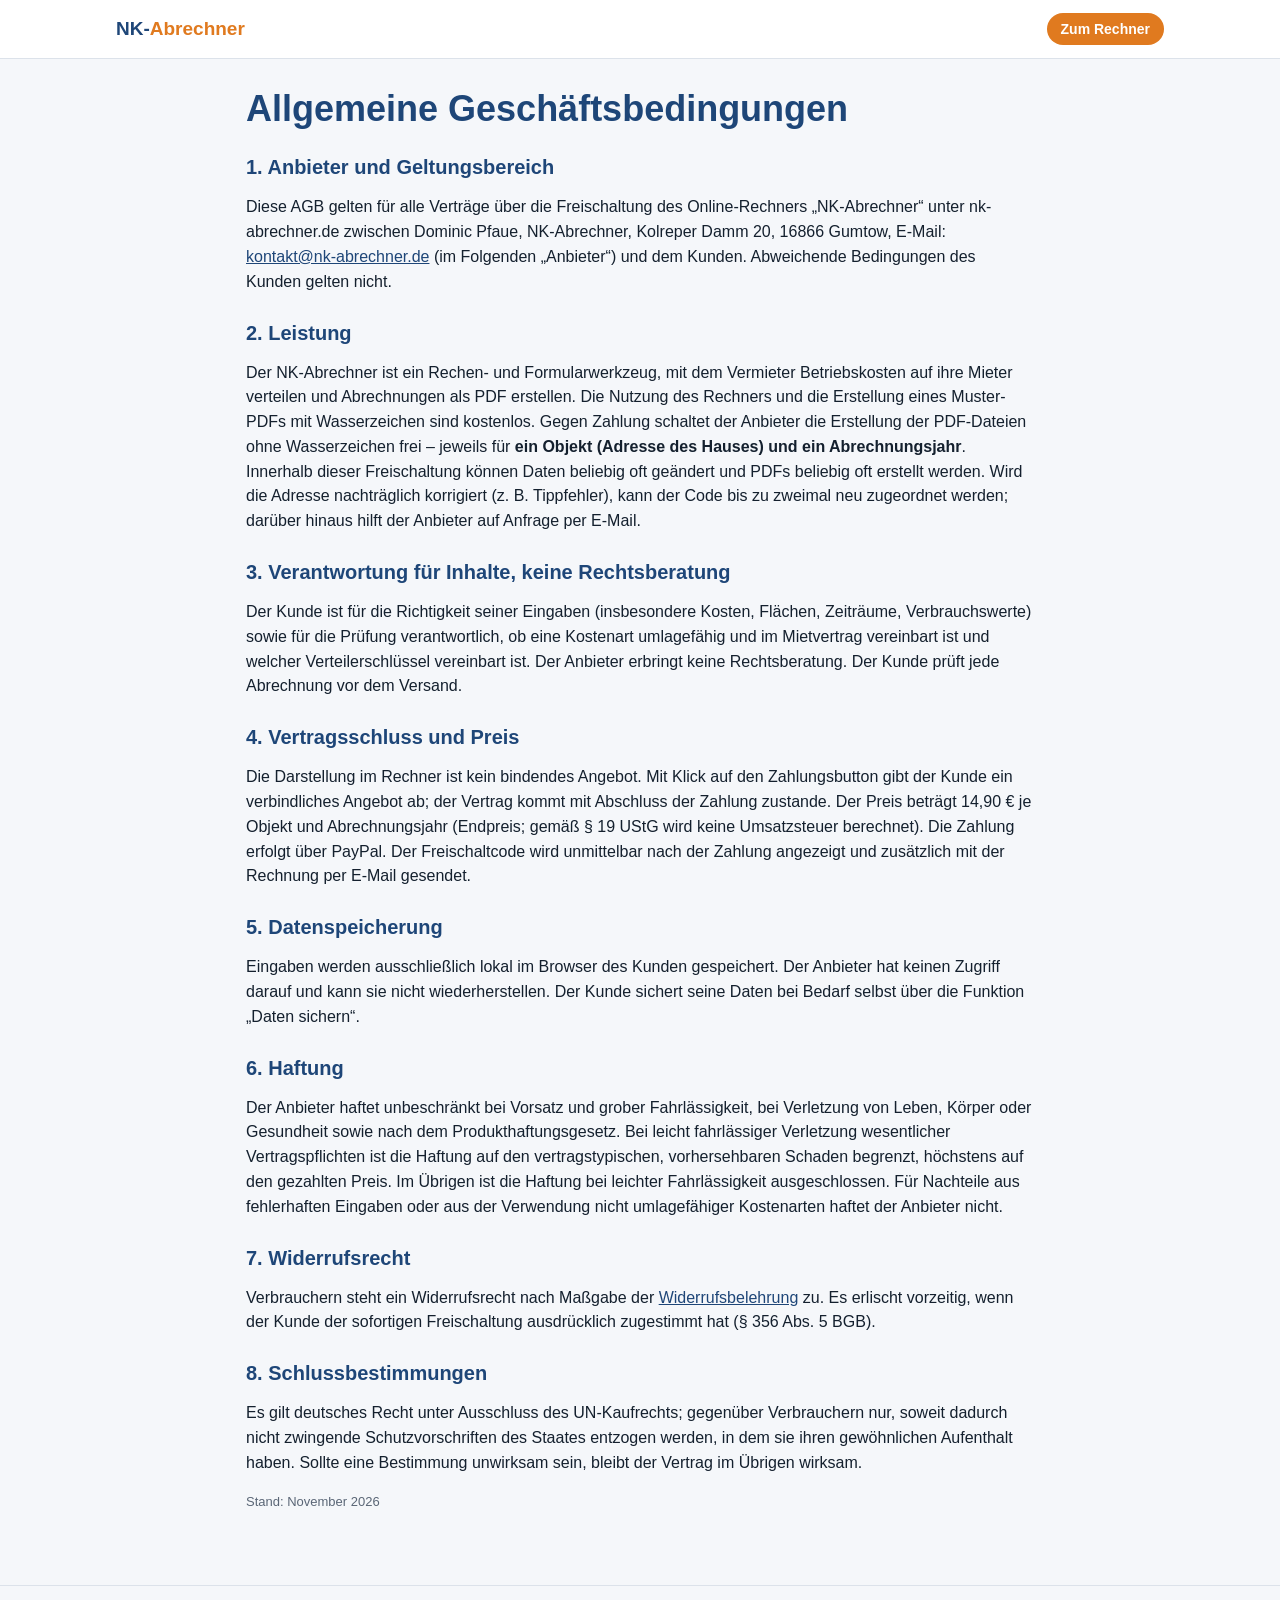
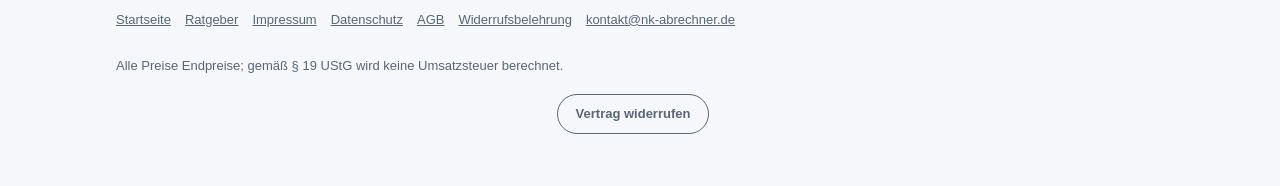
==== agb.html @ 4d84159c "NK-Abrechner: erste Version der Website" ====
<!doctype html>
<html lang="de"><head><meta charset="UTF-8"><meta name="viewport" content="width=device-width, initial-scale=1.0">
<title>Allgemeine Geschäftsbedingungen – NK-Abrechner</title>
<link rel="canonical" href="https://nk-abrechner.de/agb.html">
<link rel="icon" href="favicon.svg" type="image/svg+xml">
<link rel="stylesheet" href="style.css?v=1">
<style>.doc{max-width:820px;margin:0 auto;padding:30px 16px}.doc h2{font-size:20px;margin:26px 0 8px}.doc h1{font-size:clamp(26px,4vw,36px)}</style>
</head><body>
<header class="top"><div class="wrap"><a class="logo" href="/">NK-<span>Abrechner</span></a><a class="btn small" href="app.html">Zum Rechner</a></div></header>
<main class="doc">
<h1>Allgemeine Geschäftsbedingungen</h1>
<h2>1. Anbieter und Geltungsbereich</h2><p>Diese AGB gelten für alle Verträge über die Freischaltung des Online-Rechners „NK-Abrechner“ unter nk-abrechner.de zwischen Dominic Pfaue, NK-Abrechner, Kolreper Damm 20, 16866 Gumtow, E-Mail: <a href="mailto:kontakt@nk-abrechner.de">kontakt@nk-abrechner.de</a> (im Folgenden „Anbieter“) und dem Kunden. Abweichende Bedingungen des Kunden gelten nicht.</p>
<h2>2. Leistung</h2><p>Der NK-Abrechner ist ein Rechen- und Formularwerkzeug, mit dem Vermieter Betriebskosten auf ihre Mieter verteilen und Abrechnungen als PDF erstellen. Die Nutzung des Rechners und die Erstellung eines Muster-PDFs mit Wasserzeichen sind kostenlos. Gegen Zahlung schaltet der Anbieter die Erstellung der PDF-Dateien ohne Wasserzeichen frei – jeweils für <b>ein Objekt (Adresse des Hauses) und ein Abrechnungsjahr</b>. Innerhalb dieser Freischaltung können Daten beliebig oft geändert und PDFs beliebig oft erstellt werden. Wird die Adresse nachträglich korrigiert (z.&nbsp;B. Tippfehler), kann der Code bis zu zweimal neu zugeordnet werden; darüber hinaus hilft der Anbieter auf Anfrage per E-Mail.</p>
<h2>3. Verantwortung für Inhalte, keine Rechtsberatung</h2><p>Der Kunde ist für die Richtigkeit seiner Eingaben (insbesondere Kosten, Flächen, Zeiträume, Verbrauchswerte) sowie für die Prüfung verantwortlich, ob eine Kostenart umlagefähig und im Mietvertrag vereinbart ist und welcher Verteilerschlüssel vereinbart ist. Der Anbieter erbringt keine Rechtsberatung. Der Kunde prüft jede Abrechnung vor dem Versand.</p>
<h2>4. Vertragsschluss und Preis</h2><p>Die Darstellung im Rechner ist kein bindendes Angebot. Mit Klick auf den Zahlungsbutton gibt der Kunde ein verbindliches Angebot ab; der Vertrag kommt mit Abschluss der Zahlung zustande. Der Preis beträgt 14,90 € je Objekt und Abrechnungsjahr (Endpreis; gemäß § 19 UStG wird keine Umsatzsteuer berechnet). Die Zahlung erfolgt über PayPal. Der Freischaltcode wird unmittelbar nach der Zahlung angezeigt und zusätzlich mit der Rechnung per E-Mail gesendet.</p>
<h2>5. Datenspeicherung</h2><p>Eingaben werden ausschließlich lokal im Browser des Kunden gespeichert. Der Anbieter hat keinen Zugriff darauf und kann sie nicht wiederherstellen. Der Kunde sichert seine Daten bei Bedarf selbst über die Funktion „Daten sichern“.</p>
<h2>6. Haftung</h2><p>Der Anbieter haftet unbeschränkt bei Vorsatz und grober Fahrlässigkeit, bei Verletzung von Leben, Körper oder Gesundheit sowie nach dem Produkthaftungsgesetz. Bei leicht fahrlässiger Verletzung wesentlicher Vertragspflichten ist die Haftung auf den vertragstypischen, vorhersehbaren Schaden begrenzt, höchstens auf den gezahlten Preis. Im Übrigen ist die Haftung bei leichter Fahrlässigkeit ausgeschlossen. Für Nachteile aus fehlerhaften Eingaben oder aus der Verwendung nicht umlagefähiger Kostenarten haftet der Anbieter nicht.</p>
<h2>7. Widerrufsrecht</h2><p>Verbrauchern steht ein Widerrufsrecht nach Maßgabe der <a href="widerruf.html">Widerrufsbelehrung</a> zu. Es erlischt vorzeitig, wenn der Kunde der sofortigen Freischaltung ausdrücklich zugestimmt hat (§ 356 Abs. 5 BGB).</p>
<h2>8. Schlussbestimmungen</h2><p>Es gilt deutsches Recht unter Ausschluss des UN-Kaufrechts; gegenüber Verbrauchern nur, soweit dadurch nicht zwingende Schutzvorschriften des Staates entzogen werden, in dem sie ihren gewöhnlichen Aufenthalt haben. Sollte eine Bestimmung unwirksam sein, bleibt der Vertrag im Übrigen wirksam.</p><p class="note">Stand: November 2026</p></main>
<footer><div class="wrap"><a href="/">Startseite</a><a href="ratgeber-nebenkostenabrechnung-frist.html">Ratgeber</a><a href="impressum.html">Impressum</a><a href="datenschutz.html">Datenschutz</a><a href="agb.html">AGB</a><a href="widerruf.html">Widerrufsbelehrung</a><a href="mailto:kontakt@nk-abrechner.de">kontakt@nk-abrechner.de</a>
<br><br>Alle Preise Endpreise; gemäß § 19 UStG wird keine Umsatzsteuer berechnet.</div>
<div style="text-align:center;margin:18px 0 6px"><a href="widerrufen.html" style="display:inline-block;padding:9px 18px;border:1.5px solid currentColor;border-radius:999px;font-weight:700;text-decoration:none">Vertrag widerrufen</a></div></footer>
</body></html>
---- style.css ----
:root{--bg:#f5f7fa;--card:#fff;--text:#14202e;--dim:#5a6676;--line:#dce2ea;--acc:#1e4678;--acc2:#e07a1f;--good:#1e7a46;--bad:#b3261e;--soft:#eef3f9;
  font-family:-apple-system,BlinkMacSystemFont,"Segoe UI",Roboto,Helvetica,Arial,sans-serif}
*{box-sizing:border-box}
html{-webkit-text-size-adjust:100%}
body{margin:0;background:var(--bg);color:var(--text);line-height:1.55;font-size:16px}
a{color:var(--acc)}
.wrap{max-width:1080px;margin:0 auto;padding:0 16px}
header.top{background:#fff;border-bottom:1px solid var(--line);position:sticky;top:0;z-index:20}
header.top .wrap{display:flex;align-items:center;justify-content:space-between;min-height:58px;gap:10px}
.logo{font-weight:800;font-size:19px;color:var(--acc);text-decoration:none;white-space:nowrap}.logo span{color:var(--acc2)}
.btn{display:inline-block;background:var(--acc2);color:#fff;font-weight:700;padding:12px 22px;border-radius:999px;text-decoration:none;border:0;font-size:16px;cursor:pointer;font-family:inherit;line-height:1.2}
.btn:hover{filter:brightness(.95)}.btn:disabled{opacity:.5;cursor:default}
.btn.sec{background:#fff;color:var(--acc);border:1.5px solid var(--acc)}
.btn.small{padding:8px 14px;font-size:14px}
.btn.ghost{background:transparent;color:var(--dim);border:1px dashed var(--line)}
h1{font-size:clamp(28px,4.6vw,44px);line-height:1.12;margin:0 0 14px;color:var(--acc)}
h2{font-size:clamp(22px,3.2vw,30px);color:var(--acc);margin:0 0 14px;line-height:1.2}
h3{margin:0 0 8px;font-size:18px}
section{padding:32px 0}
.lead{font-size:18px;color:var(--dim)}
.checks{list-style:none;padding:0;margin:16px 0}.checks li{padding-left:28px;position:relative;margin:7px 0}
.checks li:before{content:"✓";position:absolute;left:0;color:var(--good);font-weight:800}
.card{background:var(--card);border:1px solid var(--line);border-radius:14px;padding:18px}
.grid3{display:grid;grid-template-columns:repeat(3,1fr);gap:16px}
.grid2{display:grid;grid-template-columns:repeat(2,1fr);gap:16px}
footer{border-top:1px solid var(--line);margin-top:30px;padding:24px 0 40px;color:var(--dim);font-size:13px}
footer a{color:var(--dim);margin:0 14px 6px 0;display:inline-block;overflow-wrap:anywhere}
.note{font-size:13px;color:var(--dim)}
.badge{display:inline-block;background:var(--soft);color:var(--acc);border-radius:999px;padding:3px 10px;font-size:13px;font-weight:700}
.warnbox{background:#fff7e8;border:1px solid #f0d29a;border-radius:12px;padding:12px 14px;font-size:14px}
.okbox{background:#ecf7f0;border:1px solid #b6dfc4;border-radius:12px;padding:12px 14px;font-size:14px}
.errbox{background:#fdecea;border:1px solid #f3b8b2;border-radius:12px;padding:12px 14px;font-size:14px;color:var(--bad)}

/* ---------- App ---------- */
.app main{padding:18px 0 80px}
.step{background:#fff;border:1px solid var(--line);border-radius:16px;margin:0 0 16px;overflow:hidden}
.step>summary{list-style:none;cursor:pointer;padding:16px 18px;display:flex;align-items:center;gap:12px;font-weight:700;font-size:17px}
.step>summary::-webkit-details-marker{display:none}
.step>summary .nr{flex:0 0 30px;height:30px;border-radius:50%;background:var(--acc);color:#fff;display:flex;align-items:center;justify-content:center;font-size:15px}
.step>summary .info{margin-left:auto;font-weight:500;font-size:13px;color:var(--dim);text-align:right}
.step[open]>summary{border-bottom:1px solid var(--line);background:var(--soft)}
.step .body{padding:16px 18px}
.f{display:grid;grid-template-columns:repeat(auto-fill,minmax(180px,1fr));gap:10px 14px}
.f label,.lbl{display:block;font-size:13px;font-weight:600;color:var(--dim);margin:0 0 3px}
input[type=text],input[type=date],input[type=email],select{width:100%;padding:10px 11px;border:1px solid var(--line);border-radius:9px;font-size:16px;font-family:inherit;background:#fff;color:var(--text)}
input:focus,select:focus{outline:2px solid #9cc0ec;border-color:#9cc0ec}
input.num{text-align:right}
.row{border:1px solid var(--line);border-radius:12px;padding:12px;margin:0 0 10px;background:#fcfdfe;position:relative}
.row .x{position:absolute;top:8px;right:8px;border:0;background:transparent;color:var(--dim);font-size:20px;cursor:pointer;line-height:1;padding:4px 8px}
.row h4{margin:0 0 10px;font-size:15px;padding-right:30px}
.sub{margin-top:10px;padding-top:10px;border-top:1px dashed var(--line)}
.hint{font-size:12.5px;color:var(--dim);margin:4px 0 0}
.tbl{width:100%;border-collapse:collapse;font-size:14.5px}
.tbl th,.tbl td{padding:8px 6px;border-bottom:1px solid var(--line);text-align:left;vertical-align:top}
.tbl th{font-size:12.5px;color:var(--dim);font-weight:700}
.tbl td.r,.tbl th.r{text-align:right;white-space:nowrap}
.plus{color:var(--bad);font-weight:700}.minus{color:var(--good);font-weight:700}
.toolbar{display:flex;flex-wrap:wrap;gap:8px;margin:0 0 14px}
.pay{border:2px solid var(--acc);border-radius:16px;padding:18px;background:#fff;margin-top:16px}
.pay .preis{font-size:30px;font-weight:800}
.consent{display:flex;gap:10px;align-items:flex-start;font-size:13.5px;margin:12px 0}
.consent input{margin-top:3px;width:18px;height:18px;flex:0 0 18px}
.dl{display:flex;flex-wrap:wrap;gap:8px;margin-top:12px}
.toggle{display:flex;gap:8px;align-items:center;font-size:14px;margin:8px 0}
.toggle input{width:18px;height:18px}
.scroll{overflow-x:auto;-webkit-overflow-scrolling:touch}
.hidden{display:none!important}

@media(max-width:760px){
  .grid3,.grid2{grid-template-columns:1fr}
  .step>summary .info{display:none}
  .f{grid-template-columns:1fr 1fr}
  .tbl{font-size:13px}.tbl .hm{display:none}.tbl th,.tbl td{padding:7px 4px}
}
@media(max-width:420px){.f{grid-template-columns:1fr}}
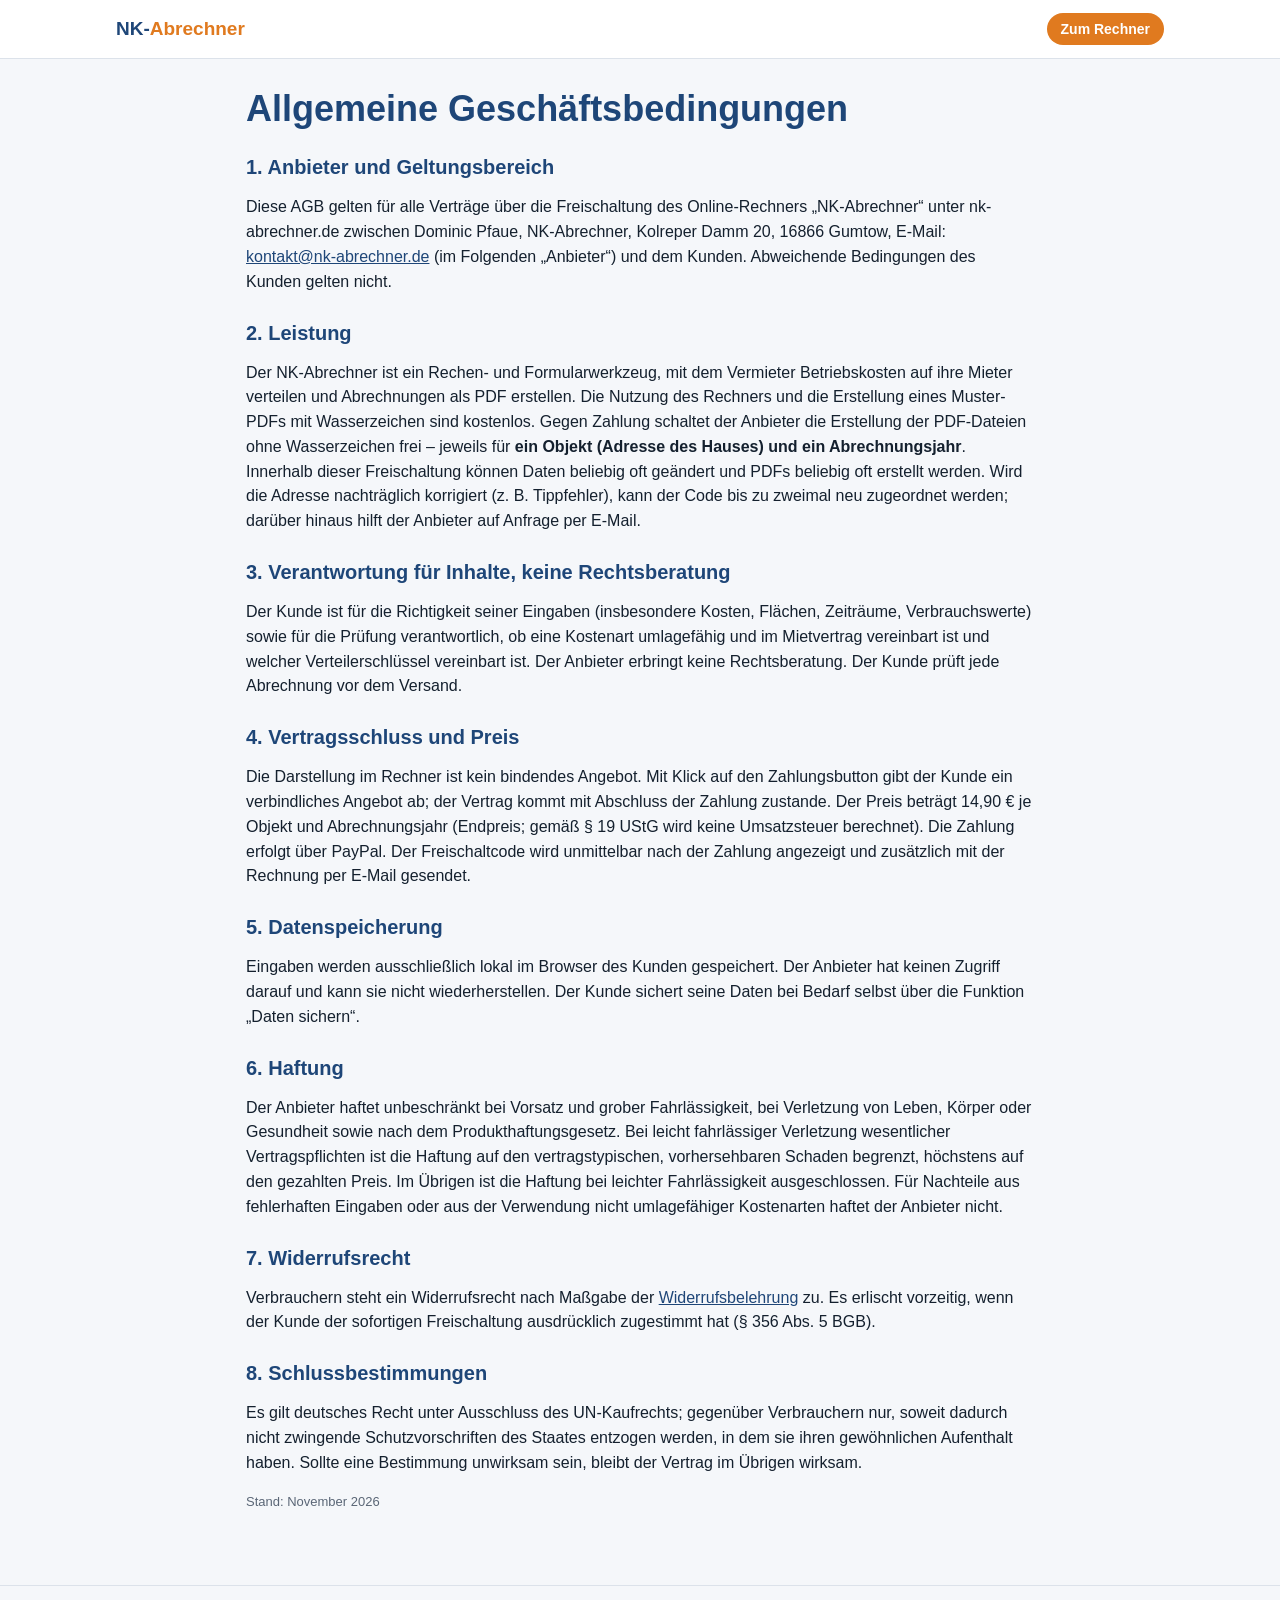
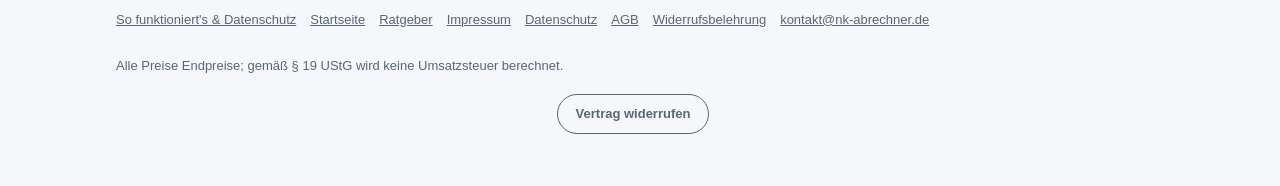
==== commit efbbe540: "Datenschutz erklärt, Sicherungs-Hinweis nach PDF" ====
--- a/agb.html
+++ b/agb.html
@@ -3,7 +3,7 @@
 <title>Allgemeine Geschäftsbedingungen – NK-Abrechner</title>
 <link rel="canonical" href="https://nk-abrechner.de/agb.html">
 <link rel="icon" href="favicon.svg" type="image/svg+xml">
-<link rel="stylesheet" href="style.css?v=1">
+<link rel="stylesheet" href="style.css?v=2">
 <style>.doc{max-width:820px;margin:0 auto;padding:30px 16px}.doc h2{font-size:20px;margin:26px 0 8px}.doc h1{font-size:clamp(26px,4vw,36px)}</style>
 </head><body>
 <header class="top"><div class="wrap"><a class="logo" href="/">NK-<span>Abrechner</span></a><a class="btn small" href="app.html">Zum Rechner</a></div></header>
@@ -17,7 +17,7 @@
 <h2>6. Haftung</h2><p>Der Anbieter haftet unbeschränkt bei Vorsatz und grober Fahrlässigkeit, bei Verletzung von Leben, Körper oder Gesundheit sowie nach dem Produkthaftungsgesetz. Bei leicht fahrlässiger Verletzung wesentlicher Vertragspflichten ist die Haftung auf den vertragstypischen, vorhersehbaren Schaden begrenzt, höchstens auf den gezahlten Preis. Im Übrigen ist die Haftung bei leichter Fahrlässigkeit ausgeschlossen. Für Nachteile aus fehlerhaften Eingaben oder aus der Verwendung nicht umlagefähiger Kostenarten haftet der Anbieter nicht.</p>
 <h2>7. Widerrufsrecht</h2><p>Verbrauchern steht ein Widerrufsrecht nach Maßgabe der <a href="widerruf.html">Widerrufsbelehrung</a> zu. Es erlischt vorzeitig, wenn der Kunde der sofortigen Freischaltung ausdrücklich zugestimmt hat (§ 356 Abs. 5 BGB).</p>
 <h2>8. Schlussbestimmungen</h2><p>Es gilt deutsches Recht unter Ausschluss des UN-Kaufrechts; gegenüber Verbrauchern nur, soweit dadurch nicht zwingende Schutzvorschriften des Staates entzogen werden, in dem sie ihren gewöhnlichen Aufenthalt haben. Sollte eine Bestimmung unwirksam sein, bleibt der Vertrag im Übrigen wirksam.</p><p class="note">Stand: November 2026</p></main>
-<footer><div class="wrap"><a href="/">Startseite</a><a href="ratgeber-nebenkostenabrechnung-frist.html">Ratgeber</a><a href="impressum.html">Impressum</a><a href="datenschutz.html">Datenschutz</a><a href="agb.html">AGB</a><a href="widerruf.html">Widerrufsbelehrung</a><a href="mailto:kontakt@nk-abrechner.de">kontakt@nk-abrechner.de</a>
+<footer><div class="wrap"><a href="so-funktionierts.html">So funktioniert's &amp; Datenschutz</a><a href="/">Startseite</a><a href="ratgeber-nebenkostenabrechnung-frist.html">Ratgeber</a><a href="impressum.html">Impressum</a><a href="datenschutz.html">Datenschutz</a><a href="agb.html">AGB</a><a href="widerruf.html">Widerrufsbelehrung</a><a href="mailto:kontakt@nk-abrechner.de">kontakt@nk-abrechner.de</a>
 <br><br>Alle Preise Endpreise; gemäß § 19 UStG wird keine Umsatzsteuer berechnet.</div>
 <div style="text-align:center;margin:18px 0 6px"><a href="widerrufen.html" style="display:inline-block;padding:9px 18px;border:1.5px solid currentColor;border-radius:999px;font-weight:700;text-decoration:none">Vertrag widerrufen</a></div></footer>
 </body></html>
--- a/style.css
+++ b/style.css
@@ -73,3 +73,14 @@
   .tbl{font-size:13px}.tbl .hm{display:none}.tbl th,.tbl td{padding:7px 4px}
 }
 @media(max-width:420px){.f{grid-template-columns:1fr}}
+
+/* Dialog */
+#nkModal{position:fixed;inset:0;background:rgba(20,32,46,.45);z-index:100;display:flex;align-items:center;justify-content:center;padding:16px}
+#nkModal .modalbox{background:#fff;border-radius:16px;max-width:520px;width:100%;padding:20px;box-shadow:0 20px 60px rgba(0,0,0,.25)}
+#nkModal h3{color:var(--acc)}
+.doc table{width:100%;border-collapse:collapse;font-size:15px;margin:8px 0 14px}
+.doc th,.doc td{border-bottom:1px solid var(--line);padding:8px 6px;text-align:left;vertical-align:top}
+.doc th{font-size:13px;color:var(--dim)}
+.toc{background:#fff;border:1px solid var(--line);border-radius:12px;padding:12px 16px}
+.doc td,.doc th{overflow-wrap:anywhere;hyphens:auto}
+@media(max-width:760px){.doc table{font-size:13.5px}.doc th,.doc td{padding:6px 4px}}
